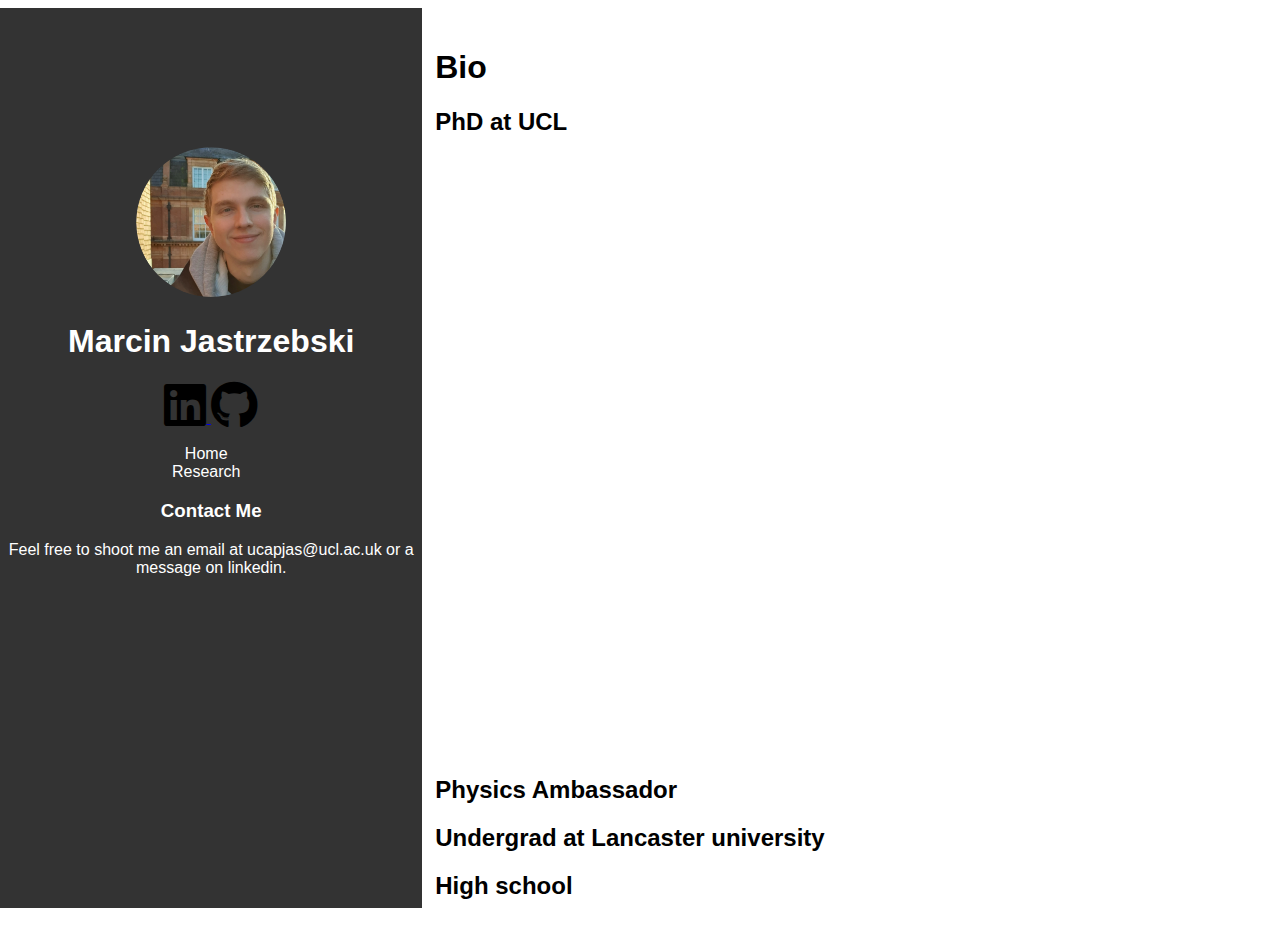
==== bio.html @ 04806447 "adding a bio, struggling with images" ====
<!DOCTYPE html>
<html lang="en">
<!--This I think is like a config file-->

<head>
    <!--libraries-->
    <link rel="stylesheet" href="https://cdnjs.cloudflare.com/ajax/libs/font-awesome/6.0.0-beta3/css/all.min.css">

    <title>Marcin Jastrzebski</title>
    <meta charset="UTF-8">
    <meta name="viewport" content="width=device-width, initial-scale=1">
    <style>
        body {
            font-family: Arial, Helvetica, sans-serif;
            justify-content: space-around;
            align-items: center;
            padding-right: 30px;
        }

        header {
            position: fixed;
            left: 0;
            background-color: #333;
            color: #fff;
            display: flex;
            text-align: center;
            align-items: left;
            box-sizing: border-box;
            height: 100%;
            width: 33%;
            ;
        }

        .header_content {
            justify-content: space-between;
            align-items: center;
            margin: 0 auto;
            padding-top: 33%;
        }

        .circular_image {
            width: 150px;
            height: 150px;
            border-radius: 50%;
            clip-path: circle(50%);
            object-fit: cover;
        }
        .grid_container { /* for the icons grid image ; it's 600x600 and 4x4*/
            position: relative;
            width: 600px;
            height:600px;
            overflow: hidden;
        }
        .grid_image1 { 
            position: absolute;
            top: -450px;
            left: -450px;
            right: -0px;
            bottom: -0px;
            width:600px;
            height:600px;
        }

        nav {
            background-color: #333;
            padding: 0px;
            color: #fff;
        }

        nav ul {
            list-style-type: none;
            padding: 0;
        }

        nav ul li {
            margin-right: 10px;
        }

        nav a {
            text-decoration: none;
            color: #fff;
        }

        .content {
            margin-left: 33%;
            /* Adjust the margin as needed */
            padding: 20px;
            /* Add padding to create space */
            background-color: #fff;
            /* Set background color */
        }
    </style>
</head>



<body>
    <header>

        <div class="header_content">

            <img src="pic_of_me.jpeg" alt="Picture of Me" class="circular_image">

            <h1>Marcin Jastrzebski</h1>

            <a href="https://www.linkedin.com/in/marcin-jastrzebski-2b734817a/">
                <i class="fab fa-linkedin" style="font-size:48px;color:rgb(0, 0, 0)"></i>
            </a>

            <a href="https://github.com/marcinjastrzebski8">
                <i class="fab fa-github" style="font-size:48px;color:rgb(0, 0, 0)"></i>
            </a>

            <!-- Navigation Links -->
            <nav>
                <ul>
                    <li><a href="index.html">Home</a></li>
                    <li><a href="research.html">Research</a></li>
                    <!-- <li><a href="blog.html">Blog</a></li> -->
                    <!-- <li><a href="science_art.htm">//science+art//</a></li> -->
                </ul>
            </nav>

            <section id="contact">
                <h3>Contact Me</h3>
                <p>Feel free to shoot me an email at ucapjas@ucl.ac.uk or a message on linkedin.</p>
            </section>

        </div>
    </header>

    <section id="bio" class="content">
        <h1>Bio</h1>
        <h2>PhD at UCL</h2>
        <div class="grid_container">
            <img src="OIUGXV1.svg" alt="Icon" class="grid_image1">
        </div>
        <p></p>
        <h2>Physics Ambassador</h2>
        <p></p>
        <h2>Undergrad at Lancaster university</h2>
        <p></p>
        <h2>High school</h2>
        <p></p>
    </section>



</body>

</html>
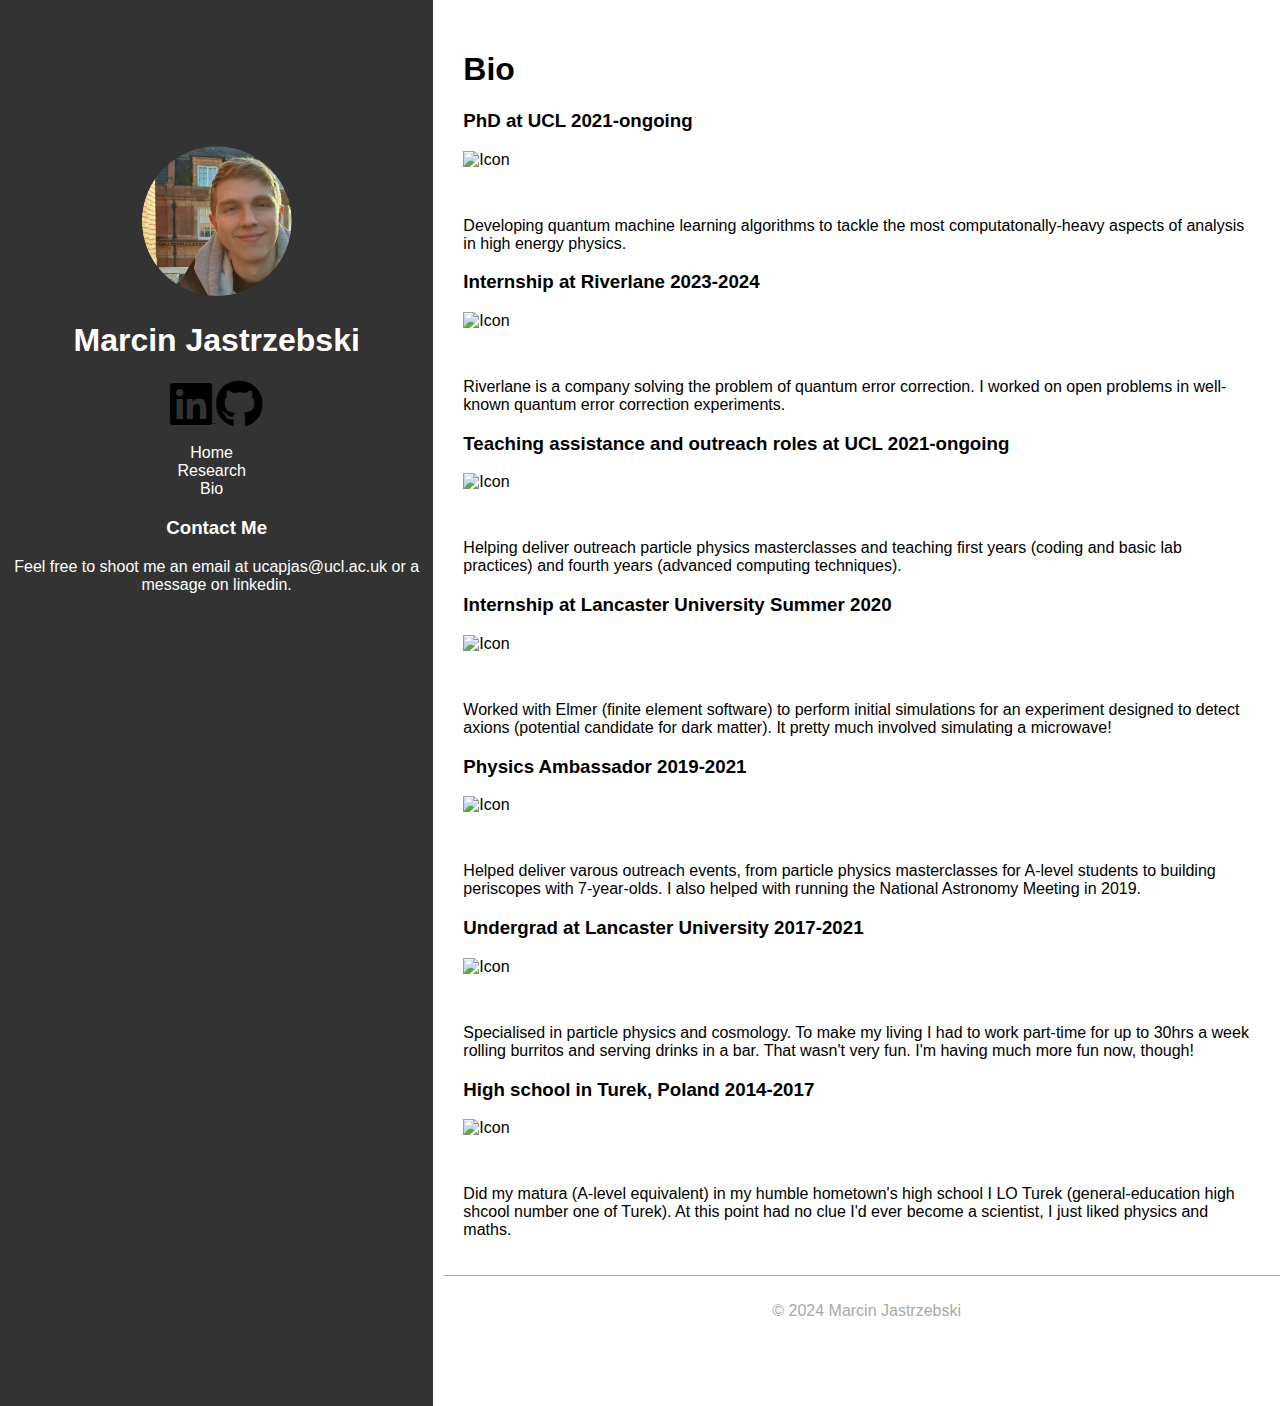
==== commit 9a38a515: "looks somewhat clean now, made use of containers and divided into header and main" ====
--- a/bio.html
+++ b/bio.html
@@ -10,25 +10,33 @@
     <meta charset="UTF-8">
     <meta name="viewport" content="width=device-width, initial-scale=1">
     <style>
+        
         body {
             font-family: Arial, Helvetica, sans-serif;
             justify-content: space-around;
             align-items: center;
-            padding-right: 30px;
+            height:100%; /* whatever is the parent of header needs to be height 100% */
+            padding:0px;
+            margin:0px;
+        }
+        div {
+            overflow-y: auto;
+            height: 100%;
+        }
+        .container{
+            display: flex;
+            flex-direction: row;
+            height:100%;
+            margin: 0 auto;
         }
 
         header {
-            position: fixed;
-            left: 0;
             background-color: #333;
             color: #fff;
-            display: flex;
             text-align: center;
             align-items: left;
-            box-sizing: border-box;
-            height: 100%;
-            width: 33%;
-            ;
+            flex:1;
+            padding: 10px;
         }
 
         .header_content {
@@ -36,6 +44,26 @@
             align-items: center;
             margin: 0 auto;
             padding-top: 33%;
+        }
+        .icon{
+            height:50px;
+            width:50px;
+            position: relative;
+            max-height: 100%;
+            overflow-y:hidden;
+        }
+        main {
+            flex:2;
+            padding: 10px;
+            padding-bottom:60px;
+            overflow-y:auto;
+        }
+        .content {
+            /* Adjust the margin as needed */
+            padding: 20px;
+            /* Add padding to create space */
+            background-color: #fff;
+            /* Set background color */
         }
 
         .circular_image {
@@ -45,21 +73,6 @@
             clip-path: circle(50%);
             object-fit: cover;
         }
-        .grid_container { /* for the icons grid image ; it's 600x600 and 4x4*/
-            position: relative;
-            width: 600px;
-            height:600px;
-            overflow: hidden;
-        }
-        .grid_image1 { 
-            position: absolute;
-            top: -450px;
-            left: -450px;
-            right: -0px;
-            bottom: -0px;
-            width:600px;
-            height:600px;
-        }
 
         nav {
             background-color: #333;
@@ -81,13 +94,13 @@
             color: #fff;
         }
 
-        .content {
-            margin-left: 33%;
-            /* Adjust the margin as needed */
-            padding: 20px;
-            /* Add padding to create space */
-            background-color: #fff;
-            /* Set background color */
+        footer {
+            bottom:0;
+            width:100%;
+            text-align: center;
+            color:darkgrey;
+            padding:10px;
+            border-top: 1px solid darkgray;
         }
     </style>
 </head>
@@ -95,57 +108,122 @@
 
 
 <body>
-    <header>
-
-        <div class="header_content">
-
-            <img src="pic_of_me.jpeg" alt="Picture of Me" class="circular_image">
-
-            <h1>Marcin Jastrzebski</h1>
-
-            <a href="https://www.linkedin.com/in/marcin-jastrzebski-2b734817a/">
-                <i class="fab fa-linkedin" style="font-size:48px;color:rgb(0, 0, 0)"></i>
-            </a>
-
-            <a href="https://github.com/marcinjastrzebski8">
-                <i class="fab fa-github" style="font-size:48px;color:rgb(0, 0, 0)"></i>
-            </a>
-
-            <!-- Navigation Links -->
-            <nav>
-                <ul>
-                    <li><a href="index.html">Home</a></li>
-                    <li><a href="research.html">Research</a></li>
-                    <!-- <li><a href="blog.html">Blog</a></li> -->
-                    <!-- <li><a href="science_art.htm">//science+art//</a></li> -->
-                </ul>
-            </nav>
-
-            <section id="contact">
-                <h3>Contact Me</h3>
-                <p>Feel free to shoot me an email at ucapjas@ucl.ac.uk or a message on linkedin.</p>
+    <div class="container">
+        <header>
+
+            <div class="header_content">
+
+                <img src="pic_of_me.jpeg" alt="Picture of Me" class="circular_image">
+
+                <h1>Marcin Jastrzebski</h1>
+
+                <a href="https://www.linkedin.com/in/marcin-jastrzebski-2b734817a/">
+                    <i class="fab fa-linkedin" style="font-size:48px;color:rgb(0, 0, 0)"></i>
+                </a>
+
+                <a href="https://github.com/marcinjastrzebski8">
+                    <i class="fab fa-github" style="font-size:48px;color:rgb(0, 0, 0)"></i>
+                </a>
+
+                <!-- Navigation Links -->
+                <nav>
+                    <ul>
+                        <li><a href="index.html">Home</a></li>
+                        <li><a href="research.html">Research</a></li>
+                        <li><a href="bio.html">Bio</a></li>
+                        <!-- <li><a href="blog.html">Blog</a></li> -->
+                        <!-- <li><a href="science_art.htm">//science+art//</a></li> -->
+                    </ul>
+                </nav>
+
+                <section id="contact">
+                    <h3>Contact Me</h3>
+                    <p>Feel free to shoot me an email at ucapjas@ucl.ac.uk or a message on linkedin.</p>
+                </section>
+
+            </div>
+        </header>
+        <main>
+
+            <section id="bio" class="content">
+                <h1>Bio</h1>
+
+                <h3>PhD at UCL 2021-ongoing</h3>
+                <div class="icon">
+                    <img src="icons/science-think-svgrepo-com.svg" alt="Icon">
+                </div>
+
+                <p>
+                    Developing quantum machine learning algorithms to tackle the most computatonally-heavy aspects of analysis in high energy physics.
+                </p>
+
+                <h3>Internship at Riverlane 2023-2024</h3>
+                <div class="icon">
+                    <img src="icons/science-think-svgrepo-com.svg" alt="Icon">
+                </div>
+                <p>
+                    Riverlane is a company solving the problem of quantum error correction.
+                    I worked on open problems in well-known quantum error correction experiments.
+                </p>
+
+                <h3>Teaching assistance and outreach roles at UCL 2021-ongoing</h3>
+                <div class="icon">
+                    <img src="icons/persons-in-a-class-svgrepo-com.svg" alt="Icon">
+                </div>
+
+                <p>
+                    Helping deliver outreach particle physics masterclasses and teaching first years (coding and basic lab practices) and fourth years (advanced computing techniques).
+                </p>
+
+                <h3>Internship at Lancaster University Summer 2020 </h3>
+                <div class="icon">
+                    <img src="icons/science-think-svgrepo-com.svg" alt="Icon">
+                </div>
+                <p>
+                    Worked with Elmer (finite element software) to perform initial simulations for an experiment designed to detect axions (potential candidate for dark matter).
+                    It pretty much involved simulating a microwave!
+                    
+                </p>
+
+                <h3>Physics Ambassador 2019-2021</h3>
+                <div class="icon">
+                    <img src="icons/persons-in-a-class-svgrepo-com.svg" alt="Icon">
+                </div>
+
+                <p>
+                    Helped deliver varous outreach events, from particle physics masterclasses for A-level students to building periscopes with 7-year-olds.
+                    I also helped with running the National Astronomy Meeting in 2019.
+                </p>
+
+                <h3>Undergrad at Lancaster University 2017-2021</h3>
+
+                <div class="icon">
+                    <img src="icons/science-book-svgrepo-com.svg" alt="Icon">
+                </div>
+
+                <p>
+                    Specialised in particle physics and cosmology.
+                    To make my living I had to work part-time for up to 30hrs a week rolling burritos and serving drinks in a bar.
+                    That wasn't very fun. I'm having much more fun now, though!
+                </p>
+
+                <h3>High school in Turek, Poland 2014-2017</h3>
+                <div class="icon">
+                    <img src="icons/science-book-svgrepo-com.svg" alt="Icon">
+                </div>
+
+                <p>
+                    Did my matura (A-level equivalent) in my humble hometown's high school I LO Turek (general-education high shcool number one of Turek).
+                    At this point had no clue I'd ever become a scientist, I just liked physics and maths.
+                </p>
+
+                
             </section>
-
-        </div>
-    </header>
-
-    <section id="bio" class="content">
-        <h1>Bio</h1>
-        <h2>PhD at UCL</h2>
-        <div class="grid_container">
-            <img src="OIUGXV1.svg" alt="Icon" class="grid_image1">
-        </div>
-        <p></p>
-        <h2>Physics Ambassador</h2>
-        <p></p>
-        <h2>Undergrad at Lancaster university</h2>
-        <p></p>
-        <h2>High school</h2>
-        <p></p>
-    </section>
-
-
-
+            <footer>
+                <p>&copy; 2024 Marcin Jastrzebski</p>
+            </footer>
+        </main>
+    </div>
 </body>
 
 </html>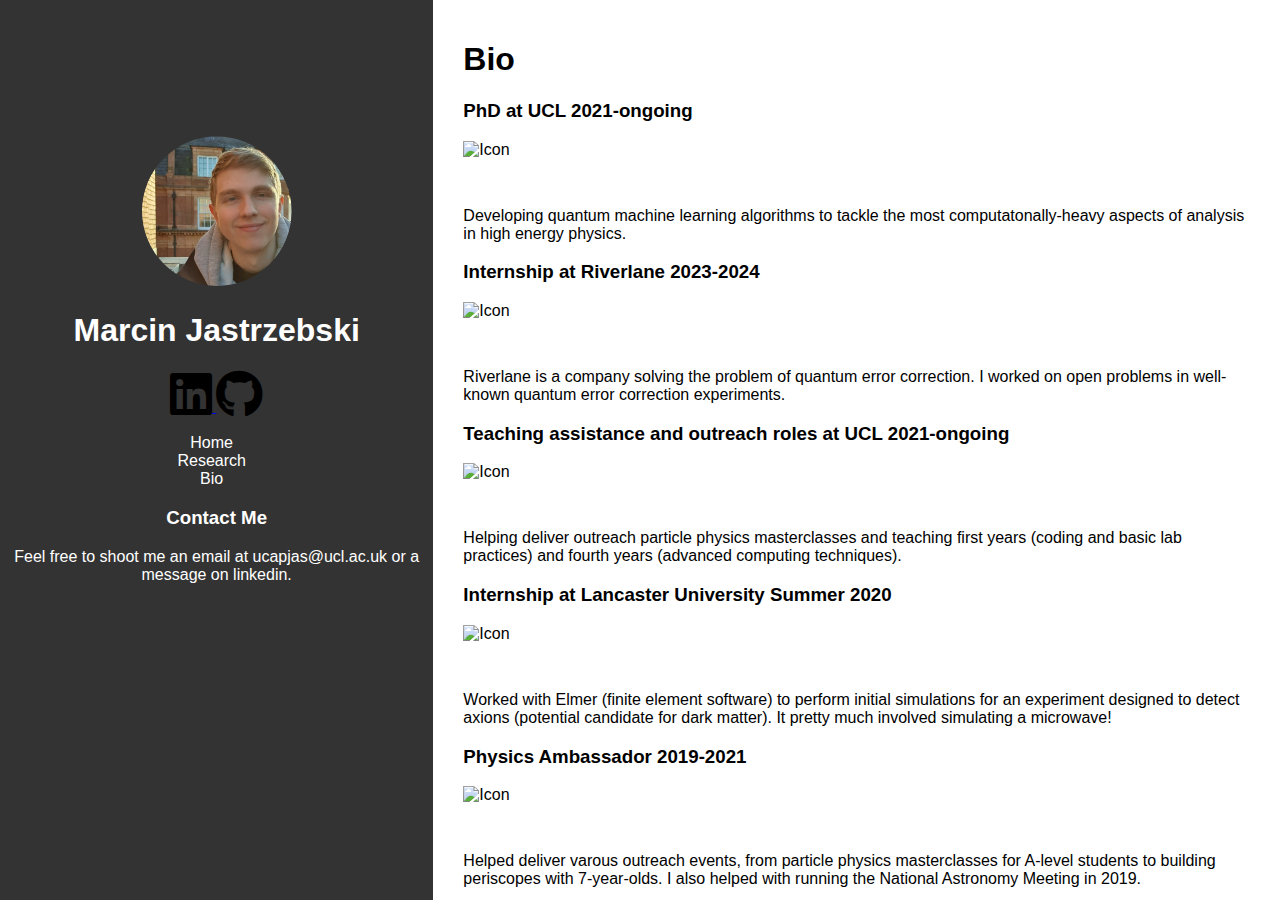
==== commit f7707c7f: "Is in a decent basic state" ====
--- a/bio.html
+++ b/bio.html
@@ -10,36 +10,46 @@
     <meta charset="UTF-8">
     <meta name="viewport" content="width=device-width, initial-scale=1">
     <style>
-        
+        html{height:100%;
+        margin:0;
+        overflow-y:auto;
+        max-height: 100%;
+    }
         body {
+            display: flex;
             font-family: Arial, Helvetica, sans-serif;
-            justify-content: space-around;
             align-items: center;
             height:100%; /* whatever is the parent of header needs to be height 100% */
             padding:0px;
-            margin:0px;
-        }
-        div {
-            overflow-y: auto;
-            height: 100%;
-        }
-        .container{
-            display: flex;
-            flex-direction: row;
-            height:100%;
-            margin: 0 auto;
+            margin: 0;
+            overflow-y:auto;
+            max-height: 100%;
         }
 
         header {
             background-color: #333;
             color: #fff;
             text-align: center;
-            align-items: left;
-            flex:1;
-            padding: 10px;
-        }
-
-        .header_content {
+            display: flex;
+            flex: 1;
+            height: inherit;
+            justify-content: flex-start;
+            padding:10px;
+            overflow-y: hidden;
+        }
+
+        main {
+            flex:2;
+            overflow-y:auto;
+            height:inherit;
+            padding:10px;
+        }
+
+        div {
+            overflow-y: auto;
+            height: 100%;
+        }
+        header .header_content {
             justify-content: space-between;
             align-items: center;
             margin: 0 auto;
@@ -52,12 +62,7 @@
             max-height: 100%;
             overflow-y:hidden;
         }
-        main {
-            flex:2;
-            padding: 10px;
-            padding-bottom:60px;
-            overflow-y:auto;
-        }
+        
         .content {
             /* Adjust the margin as needed */
             padding: 20px;
@@ -99,8 +104,9 @@
             width:100%;
             text-align: center;
             color:darkgrey;
-            padding:10px;
+            padding-top:10px;
             border-top: 1px solid darkgray;
+            margin:0;
         }
     </style>
 </head>
@@ -108,122 +114,122 @@
 
 
 <body>
-    <div class="container">
-        <header>
-
-            <div class="header_content">
-
-                <img src="pic_of_me.jpeg" alt="Picture of Me" class="circular_image">
-
-                <h1>Marcin Jastrzebski</h1>
-
-                <a href="https://www.linkedin.com/in/marcin-jastrzebski-2b734817a/">
-                    <i class="fab fa-linkedin" style="font-size:48px;color:rgb(0, 0, 0)"></i>
-                </a>
-
-                <a href="https://github.com/marcinjastrzebski8">
-                    <i class="fab fa-github" style="font-size:48px;color:rgb(0, 0, 0)"></i>
-                </a>
-
-                <!-- Navigation Links -->
-                <nav>
-                    <ul>
-                        <li><a href="index.html">Home</a></li>
-                        <li><a href="research.html">Research</a></li>
-                        <li><a href="bio.html">Bio</a></li>
-                        <!-- <li><a href="blog.html">Blog</a></li> -->
-                        <!-- <li><a href="science_art.htm">//science+art//</a></li> -->
-                    </ul>
-                </nav>
-
-                <section id="contact">
-                    <h3>Contact Me</h3>
-                    <p>Feel free to shoot me an email at ucapjas@ucl.ac.uk or a message on linkedin.</p>
-                </section>
-
-            </div>
-        </header>
-        <main>
-
-            <section id="bio" class="content">
-                <h1>Bio</h1>
-
-                <h3>PhD at UCL 2021-ongoing</h3>
-                <div class="icon">
-                    <img src="icons/science-think-svgrepo-com.svg" alt="Icon">
-                </div>
-
-                <p>
-                    Developing quantum machine learning algorithms to tackle the most computatonally-heavy aspects of analysis in high energy physics.
-                </p>
-
-                <h3>Internship at Riverlane 2023-2024</h3>
-                <div class="icon">
-                    <img src="icons/science-think-svgrepo-com.svg" alt="Icon">
-                </div>
-                <p>
-                    Riverlane is a company solving the problem of quantum error correction.
-                    I worked on open problems in well-known quantum error correction experiments.
-                </p>
-
-                <h3>Teaching assistance and outreach roles at UCL 2021-ongoing</h3>
-                <div class="icon">
-                    <img src="icons/persons-in-a-class-svgrepo-com.svg" alt="Icon">
-                </div>
-
-                <p>
-                    Helping deliver outreach particle physics masterclasses and teaching first years (coding and basic lab practices) and fourth years (advanced computing techniques).
-                </p>
-
-                <h3>Internship at Lancaster University Summer 2020 </h3>
-                <div class="icon">
-                    <img src="icons/science-think-svgrepo-com.svg" alt="Icon">
-                </div>
-                <p>
-                    Worked with Elmer (finite element software) to perform initial simulations for an experiment designed to detect axions (potential candidate for dark matter).
-                    It pretty much involved simulating a microwave!
-                    
-                </p>
-
-                <h3>Physics Ambassador 2019-2021</h3>
-                <div class="icon">
-                    <img src="icons/persons-in-a-class-svgrepo-com.svg" alt="Icon">
-                </div>
-
-                <p>
-                    Helped deliver varous outreach events, from particle physics masterclasses for A-level students to building periscopes with 7-year-olds.
-                    I also helped with running the National Astronomy Meeting in 2019.
-                </p>
-
-                <h3>Undergrad at Lancaster University 2017-2021</h3>
-
-                <div class="icon">
-                    <img src="icons/science-book-svgrepo-com.svg" alt="Icon">
-                </div>
-
-                <p>
-                    Specialised in particle physics and cosmology.
-                    To make my living I had to work part-time for up to 30hrs a week rolling burritos and serving drinks in a bar.
-                    That wasn't very fun. I'm having much more fun now, though!
-                </p>
-
-                <h3>High school in Turek, Poland 2014-2017</h3>
-                <div class="icon">
-                    <img src="icons/science-book-svgrepo-com.svg" alt="Icon">
-                </div>
-
-                <p>
-                    Did my matura (A-level equivalent) in my humble hometown's high school I LO Turek (general-education high shcool number one of Turek).
-                    At this point had no clue I'd ever become a scientist, I just liked physics and maths.
-                </p>
-
+
+    <header>
+
+        <div class="header_content">
+
+            <img src="pic_of_me.jpeg" alt="Picture of Me" class="circular_image">
+
+            <h1>Marcin Jastrzebski</h1>
+
+            <a href="https://www.linkedin.com/in/marcin-jastrzebski-2b734817a/">
+                <i class="fab fa-linkedin" style="font-size:48px;color:rgb(0, 0, 0)"></i>
+            </a>
+
+            <a href="https://github.com/marcinjastrzebski8">
+                <i class="fab fa-github" style="font-size:48px;color:rgb(0, 0, 0)"></i>
+            </a>
+
+            <!-- Navigation Links -->
+            <nav>
+                <ul>
+                    <li><a href="index.html">Home</a></li>
+                    <li><a href="research.html">Research</a></li>
+                    <li><a href="bio.html">Bio</a></li>
+                    <!-- <li><a href="blog.html">Blog</a></li> -->
+                    <!-- <li><a href="science_art.htm">//science+art//</a></li> -->
+                </ul>
+            </nav>
+
+            <section id="contact">
+                <h3>Contact Me</h3>
+                <p>Feel free to shoot me an email at ucapjas@ucl.ac.uk or a message on linkedin.</p>
+            </section>
+
+        </div>
+    </header>
+    <main>
+
+        <section id="bio" class="content">
+            <h1>Bio</h1>
+
+            <h3>PhD at UCL 2021-ongoing</h3>
+            <div class="icon">
+                <img src="icons/science-think-svgrepo-com.svg" alt="Icon">
+            </div>
+
+            <p>
+                Developing quantum machine learning algorithms to tackle the most computatonally-heavy aspects of analysis in high energy physics.
+            </p>
+
+            <h3>Internship at Riverlane 2023-2024</h3>
+            <div class="icon">
+                <img src="icons/science-think-svgrepo-com.svg" alt="Icon">
+            </div>
+            <p>
+                Riverlane is a company solving the problem of quantum error correction.
+                I worked on open problems in well-known quantum error correction experiments.
+            </p>
+
+            <h3>Teaching assistance and outreach roles at UCL 2021-ongoing</h3>
+            <div class="icon">
+                <img src="icons/persons-in-a-class-svgrepo-com.svg" alt="Icon">
+            </div>
+
+            <p>
+                Helping deliver outreach particle physics masterclasses and teaching first years (coding and basic lab practices) and fourth years (advanced computing techniques).
+            </p>
+
+            <h3>Internship at Lancaster University Summer 2020 </h3>
+            <div class="icon">
+                <img src="icons/science-think-svgrepo-com.svg" alt="Icon">
+            </div>
+            <p>
+                Worked with Elmer (finite element software) to perform initial simulations for an experiment designed to detect axions (potential candidate for dark matter).
+                It pretty much involved simulating a microwave!
                 
-            </section>
-            <footer>
-                <p>&copy; 2024 Marcin Jastrzebski</p>
-            </footer>
-        </main>
-    </div>
+            </p>
+
+            <h3>Physics Ambassador 2019-2021</h3>
+            <div class="icon">
+                <img src="icons/persons-in-a-class-svgrepo-com.svg" alt="Icon">
+            </div>
+
+            <p>
+                Helped deliver varous outreach events, from particle physics masterclasses for A-level students to building periscopes with 7-year-olds.
+                I also helped with running the National Astronomy Meeting in 2019.
+            </p>
+
+            <h3>Undergrad at Lancaster University 2017-2021</h3>
+
+            <div class="icon">
+                <img src="icons/science-book-svgrepo-com.svg" alt="Icon">
+            </div>
+
+            <p>
+                Specialised in particle physics and cosmology.
+                To make my living I had to work part-time for up to 30hrs a week rolling burritos and serving drinks in a bar.
+                That wasn't very fun. I'm having much more fun now, though!
+            </p>
+
+            <h3>High school in Turek, Poland 2014-2017</h3>
+            <div class="icon">
+                <img src="icons/science-book-svgrepo-com.svg" alt="Icon">
+            </div>
+
+            <p>
+                Did my matura (A-level equivalent) in my humble hometown's high school I LO Turek (general-education high shcool number one of Turek).
+                At this point had no clue I'd ever become a scientist, I just liked physics and maths.
+            </p>
+
+            
+        </section>
+        <footer>
+            <p>&copy; 2024 Marcin Jastrzebski</p>
+        </footer>
+    </main>
+
 </body>
 
 </html>